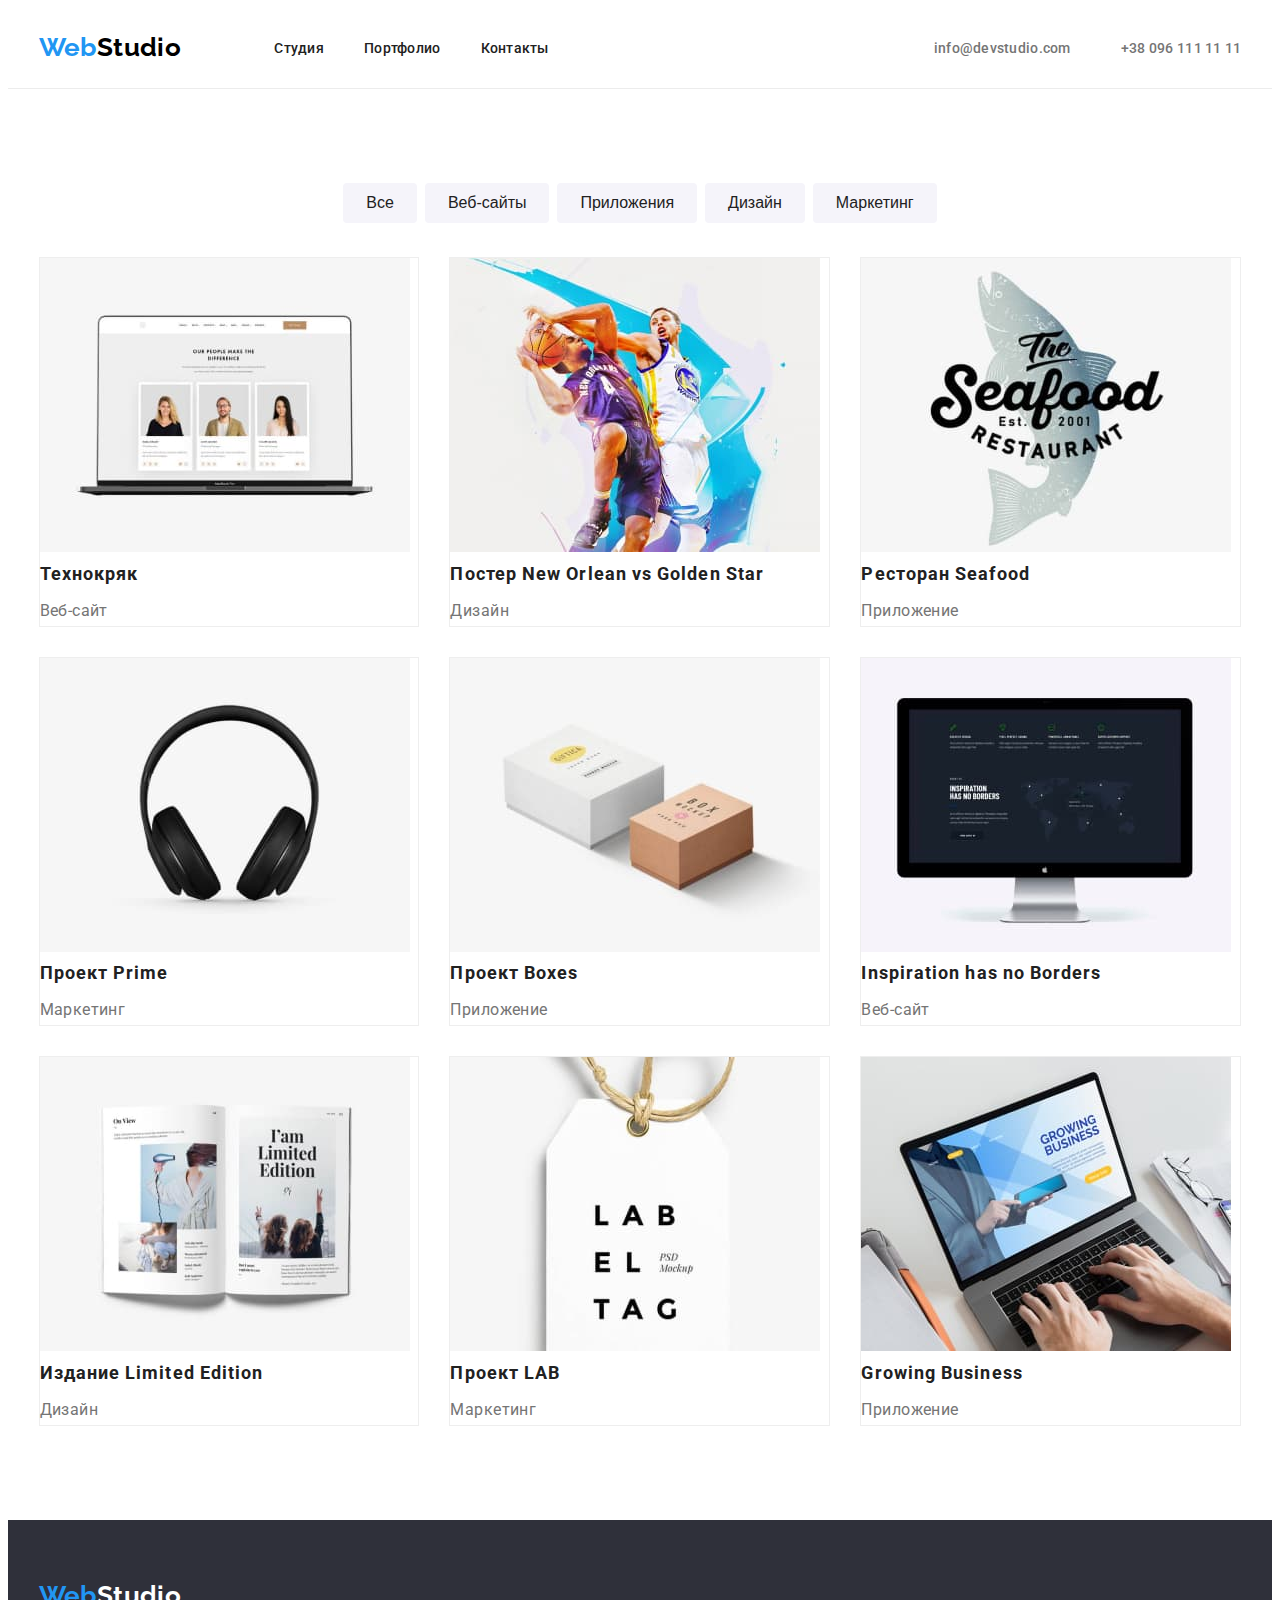
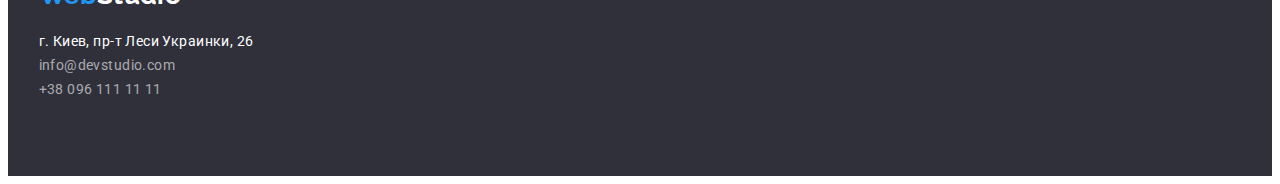
==== portfolio.html @ 65f00d26 "Add files" ====
<!DOCTYPE html>
<html lang="ru">
<head>
    <meta charset="UTF-8">
    <meta http-equiv="X-UA-Compatible" content="IE=edge">
    <meta name="viewport" content="width=device-width, initial-scale=1.0">
    <title>Портфолио</title>
    <link rel="preconnect" href="https://fonts.googleapis.com">
    <link rel="preconnect" href="https://fonts.gstatic.com" crossorigin>
    <link
        href="https://fonts.googleapis.com/css2?family=Raleway:wght@700&family=Roboto:wght@400;500;700;900&display=swap"
        rel="stylesheet">
    <link rel="stylesheet" href="https://cdnjs.cloudflare.com/ajax/libs/modern-normalize/1.1.0/modern-normalize.min.css"
        integrity="sha512-wpPYUAdjBVSE4KJnH1VR1HeZfpl1ub8YT/NKx4PuQ5NmX2tKuGu6U/JRp5y+Y8XG2tV+wKQpNHVUX03MfMFn9Q=="
        crossorigin="anonymous"
        referrerpolicy="no-referrer">
    <link rel="stylesheet" href="./css/styles.css">
</head>
<body>
    
<!-- Шапка-->
<header class="header">
    <div class="container">
        <nav class="nav">
            <a href="./index.html" class="header-logo"><span class="logo-part">Web</span>Studio</a>
            <ul class="main-nav">
                <li class="item"><a href="./index.html" class="header-link">Студия</a></li>
                <li class="item"><a href="./portfolio.html" class="header-link">Портфолио</a></li>
                <li class="item"><a href="" class="header-link">Контакты</a></li>
            </ul>

            <ul class="address-nav">
                <li class="item"><a href="mailto:info@devstudio.com" class="header-address">info@devstudio.com</a></li>
                <li class="item"><a href="tel:+380961111111" class="header-address">+38 096 111 11 11</a></li>
            </ul>
        </nav>
    </div>
</header>

<!--Основной контент-->
<main>
<!-- Filter buttons -->
<section class="projects section">
    <div class="container">
        <h1 hidden>Кнопки навигации</h1>
        <ul class="filter">
            <li class="item"><button type="button" class="filter-button">Все</button></li>
            <li class="item"><button type="button" class="filter-button">Веб-сайты</button></li>
            <li class="item"><button type="button" class="filter-button">Приложения</button></li>
            <li class="item"><button type="button" class="filter-button">Дизайн</button></li>
            <li class="item"><button type="button" class="filter-button">Маркетинг</button></li>
        </ul>
    </div>
    <!-- Примеры проектов -->
    <div class="container">
        <ul class="examples">
            <li class="card">
                <a href="">
                    <img src="./Images/portfolio_images/project1.jpg" alt="" width="370px">
                    <h2 class="example-title">Технокряк</h2>
                    <p class="example-type">Веб-сайт</p>
                </a>
            </li>
            <li class="card">
                <a href="">
                    <img src="./Images/portfolio_images/project2.jpg" alt="" width="370px">
                    <h2 class="example-title">Постер New Orlean vs Golden Star</h2>
                    <p class="example-type">Дизайн</p>
                </a>
            </li>
            <li class="card">
                <a href="">
                <img src="./Images/portfolio_images/project3.jpg" alt="" width="370px">
                <h2 class="example-title">Ресторан Seafood</h2>
                <p class="example-type">Приложение</p>
                </a>
            </li>
            <li class="card">
                <a href="">
                    <img src="./Images/portfolio_images/project4.jpg" alt="" width="370px">
                    <h2 class="example-title">Проект Prime</h2>
                    <p class="example-type">Маркетинг</p>
                </a>
            </li>
            <li class="card">
                <a href="">
                    <img src="./Images/portfolio_images/project5.jpg" alt="" width="370px">
                    <h2 class="example-title">Проект Boxes</h2>
                    <p class="example-type">Приложение</p>
                </a>
            </li>
            <li class="card">
                <a href="">
                    <img src="./Images/portfolio_images/project6.jpg" alt="" width="370px">
                    <h2 class="example-title">Inspiration has no Borders</h2>
                    <p class="example-type">Веб-сайт</p>
                </a>
            </li>
            <li class="card">
                <a href="">
                    <img src="./Images/portfolio_images/project7.jpg" alt="" width="370px">
                    <h2 class="example-title">Издание Limited Edition</h2>
                    <p class="example-type">Дизайн</p>
                </a>
            </li>
            <li class="card">
                <a href="">
                    <img src="./Images/portfolio_images/project8.jpg" alt="" width="370px">
                    <h2 class="example-title">Проект LAB</h2>
                    <p class="example-type">Маркетинг</p>
                </a>
            </li>
            <li class="card">
                <a href="">
                    <img src="./Images/portfolio_images/project9.jpg" alt="" width="370px">
                    <h2 class="example-title">Growing Business</h2>
                    <p class="example-type">Приложение</p>
                </a>
            </li>
        </ul>
    </div>
</section>

</main>

<!--Футер-->
<footer class="footer">
    <div class="container">
        <a href="./index.html" class="footer-logo"><span class="logo-part">Web</span>Studio</a>
        <address>
            <ul class="list">
                <li> <a href="" class="footer-address">г. Киев, пр-т Леси Украинки, 26</a></li>
                <li><a href="mailto:info@devstudio.com" class="link">info@devstudio.com</a></li>
                <li><a href="tel:+380961111111" class="link">+38 096 111 11 11</a></li>
            </ul>
        </address>
    </div>
</footer>



</body>
</html>
---- css/styles.css ----
:root {
  --logo-color: #000000;
  --main-text-color: #212121;
  --text-color: #757575;
  --accent-text-color: #2196f3;
  --secondary-color: #ffffff;
  --footer-links-color: rgba(255, 255, 255, 0.6);
  --button-background-color: #f5f4fa;
  --main-bg-color: #2F303A;
}

body {
  color: var(--main-text-color);
  font-family: "Roboto", sans-serif;
  font-size: 14px;
  line-height: 1.17;
  letter-spacing: 0.03em;
}

h2 {
  font-weight: 700;
  font-size: 36px;
  text-align: center;
}

li {
  list-style-type: none;
}
a {
  text-decoration: none;
}

.section {
  padding-top: 94px;
  padding-bottom: 94px;
}

.container {
  margin: 0 auto;
  width: 1203px;
  padding-left: 15px;
  padding-right: 15px;
}

/* Header */
 
.header {
  border-width: 1600px;
  border-bottom: 1px solid #ECECEC;
}

.nav {
  display: flex;
  align-items: center;
}

.header-logo {
  margin-right: 93px;
  padding-top: 24px;
  padding-bottom: 25px;

  color: var(--logo-color);
  font-family: "Raleway", sans-serif;
  font-weight: 700;
  font-size: 26px;
}

.logo-part {
  color: var(--accent-text-color);
}

.main-nav {
  display: flex;
  padding-left: 0;
  margin-top: 0;
  margin-bottom: 0;
}

.main-nav .item:not(:last-child) {
  margin-right: 40px;
}

.header-link {
  display: block;
  padding-top: 32px;
  padding-bottom: 32px;

  color: var(--main-text-color);
  font-weight: 500;
  letter-spacing: 0.02em;
}

.header-link:hover,
.header-link:focus {
  color: var(--accent-text-color);
}

.address-nav {
  display: flex;
  margin-left: auto;
  padding-left: 0;
  margin-top: 0;
  margin-bottom: 0;
}

.address-nav .item:not(:last-child) {
  margin-right: 50px;
}

.header-address {
  display: block;
  padding-top: 32px;
  padding-bottom: 32px;

  color: var(--text-color);
  font-weight: 500;
  letter-spacing: 0.02em;
}

.header-address:hover,
.header-address:focus {
  color: var(--accent-text-color);
}

/* Hero */

.hero {
  text-align: center;
  padding-top: 200px;
  padding-bottom: 200px;

  background-color: var(--main-bg-color);
}

.hero-header {
  margin-bottom: 30px;
  margin-left: auto;
  margin-right: auto;
  width: 696px;

  color: var(--secondary-color);
  font-weight: 900;
  font-size: 44px;
  line-height: 1.36;
  text-align: center;
  letter-spacing: 0.06em;
  text-transform: uppercase;
  }

.hero-button {
  display: inline-block;
  min-width: 200px;
  padding: 10px 32px;
  
  color: var(--secondary-color);
  background-color: var(--accent-text-color);
  cursor: pointer;
  border: 2px solid transparent;
  border-radius: 4px;
  font-weight: 700;
  font-size: 16px;
  line-height: 1.87;
  text-align: center;
  letter-spacing: 0.06em;
}

/* Features */

.features .title {
  font-weight: 700;
  margin-top: 0;
  margin-bottom: 10px;
}

.feature-details {
  margin-top: 0;
  margin-bottom: 0;

  color: var(--text-color);
  font-weight: 400;
  line-height: 1.71;
}

.feature-list {
  display: flex;
  margin-top: 0;
  margin-bottom: 0;
  padding-left: 0;
}

.feature-list .item {
  width: 270px;
}

.feature-list .item:not(:last-child) {
  margin-right: 30px;
}

/* Activities */

.activities .title {
  margin-top: 0;
  margin-bottom: 50px;
}

.activity-list {
  display: flex;
  padding-left: 0;
  margin-top: 0;
  margin-bottom: 0;
}

.activity-list .item:not(:last-child) {
  margin-right: 30px;
}

/* Team */

.team {
  background-color: #F5F4FA;
}

.team .title {
  margin-top: 0;
  margin-bottom: 50px;
}

.team-list {
  display: flex;
  margin-top: 0;
  padding-left: 0;
  margin-bottom: 0;
}

.team-list .item {
  width: 270px;
  margin-bottom: 0;

  background-color: var(--secondary-color);
}

.team-list .item.item:not(:last-child) {
  margin-right: 30px;
}

.team-member {
  margin-top: 0;
  margin-bottom: 10px;

  font-weight: 500;
  font-size: 16px;
  text-align: center;
}

.team-job {
  margin-top: 0;
  margin-bottom: 30px;

  color: var(--text-color);
  font-weight: 400;
  font-size: 16px;
  text-align: center;
}

/* Footer */

.footer {
  padding-top: 60px;
  padding-bottom: 60px;
  background-color: var(--main-bg-color);
}

.footer-logo {
  display: inline-block;
  margin-bottom: 20px;

  color: var(--secondary-color);
  font-family: "Raleway", sans-serif;
  font-weight: 700;
  font-size: 26px;
}

.footer .list {
  margin-top: 0;
  padding-left: 0;
}

.footer-address {
  color: var(--secondary-color); 
  font-weight: 400;
  font-style: normal;
  line-height: 1.71;
}

.footer-address:hover,
.footer-address:focus {
  color: var(--accent-text-color);
}

.footer .link {
  color: var(--footer-links-color);
  font-weight: 400;
  font-style: normal;
  line-height: 1.71;
}

.footer .link:hover,
.footer .link:focus {
  color: var(--accent-text-color);
}

/* Filter buttons */

.filter {
  display: flex;
  text-align: center;
  margin-top: 0;
  margin-bottom: 34px;
  padding-left: 0;
  justify-content: center;
}

.filter .item:not(:last-child) {
  margin-right: 8px;
}

.filter-button {
  display: inline-block;
  min-width: none;
  padding: 6px 22px;

  color: var(--main-text-color);
  background-color: var(--button-background-color);
  cursor: pointer;
  border-radius: 4px;
  border: 1px solid transparent;
  font-weight: 500;
  font-size: 16px;
  line-height: 1.63;
  text-align: center;
}

.filter-button:hover,
.filter-button:focus {
  color: var(--secondary-color);
  background-color: var(--accent-text-color);
}

/* Examples of projects */

.examples {
  display: flex;
  flex-wrap: wrap;
  margin-top: 0;
  margin-bottom: 0;
  padding-left: 0;
  padding-right: 0;
}

.examples .card {
  width: calc((100% - 60px) /3 );
  margin-right: 30px;
  margin-bottom: 30px;
  margin-left: 0;

  border: 1px solid #EEEEEE;
  box-sizing: border-box;
}

.examples .card:nth-child(3n) {
  margin-right: 0;
}

.examples .card:nth-last-child(-n+3) {
  margin-bottom: 0;
}

.example-type {
  margin-top: 0;
  margin-bottom: 0;

  color: var(--text-color);
  font-weight: 400;
  font-size: 16px;
  line-height: 1.88;
  text-align: left;
}

.example-title {
  margin-top: 0;
  margin-bottom: 4px;

  color: var(--main-text-color);
  font-weight: 700;
  font-size: 18px;
  line-height: 2;
  text-align: left;
  letter-spacing: 0.06em;
}
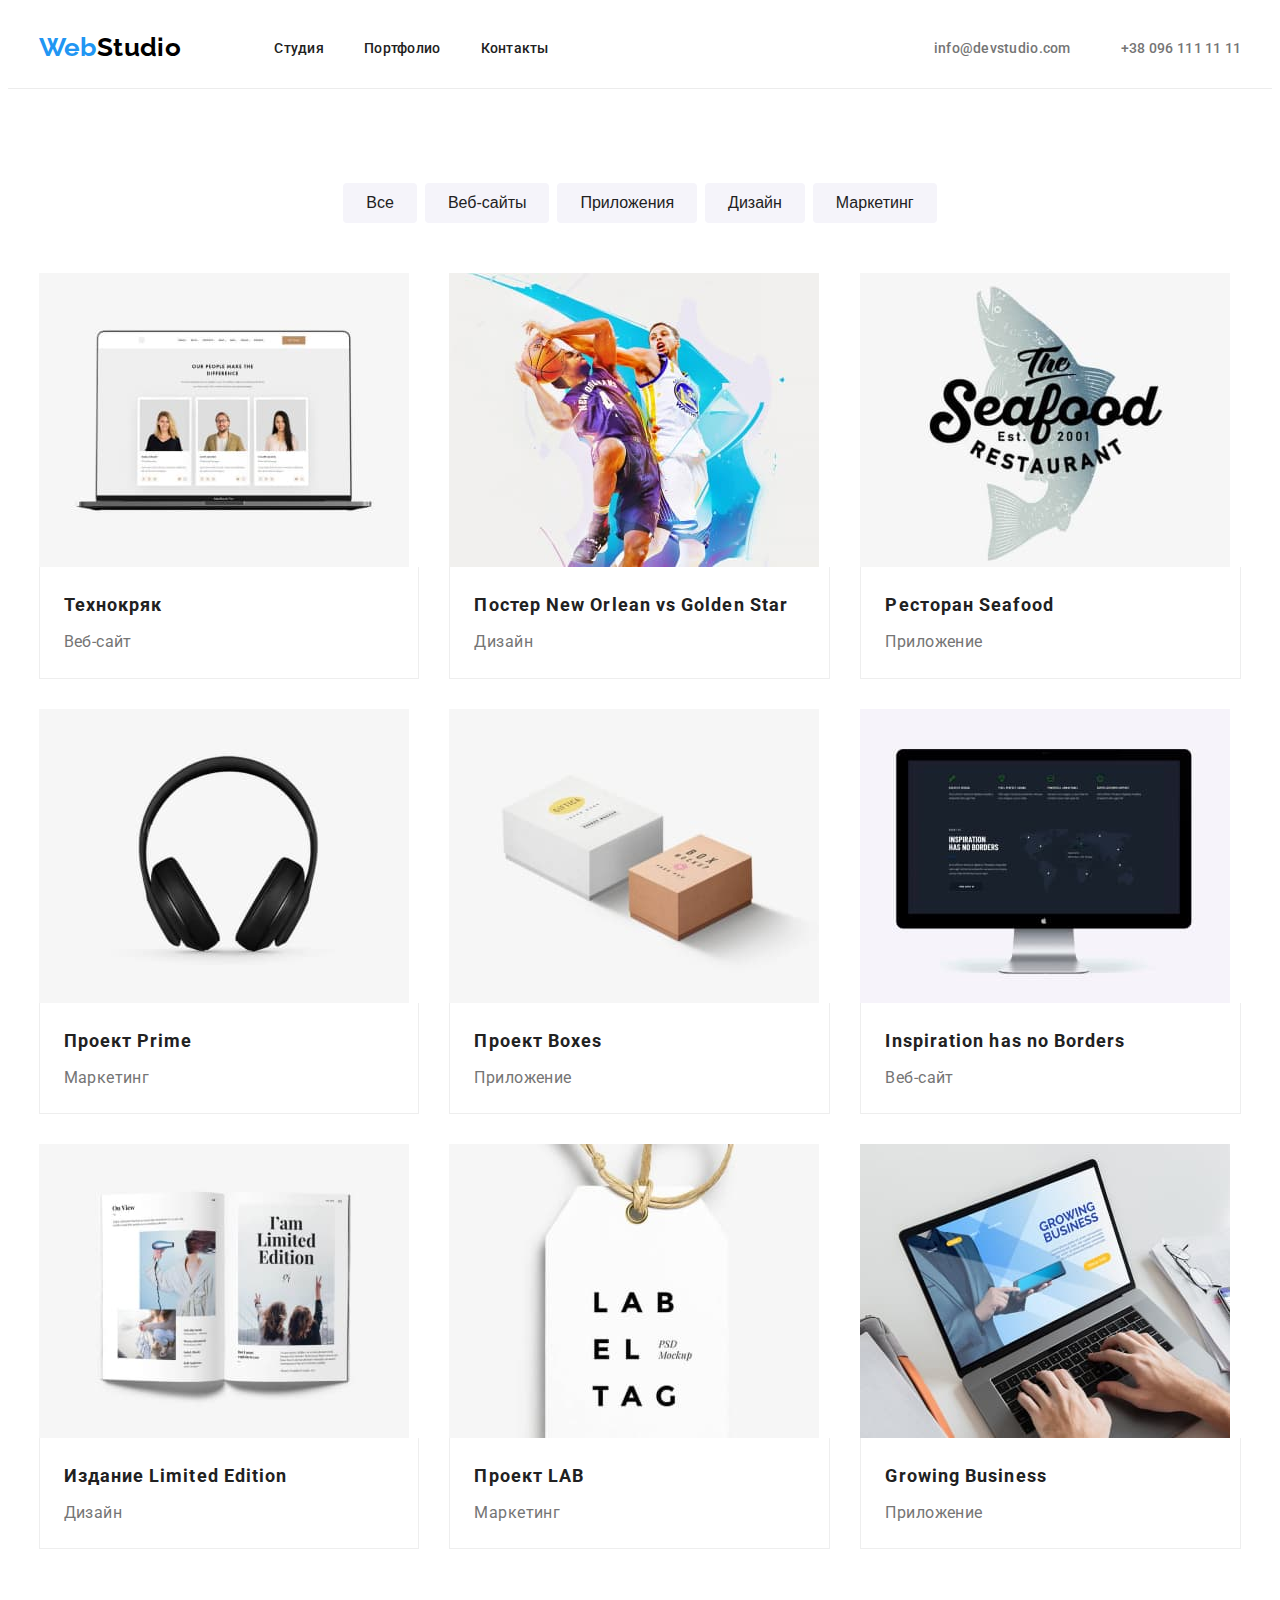
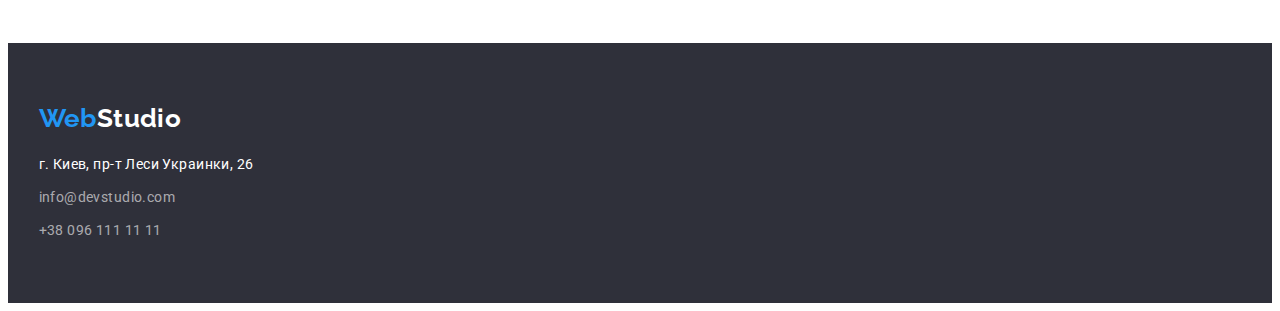
==== commit 3b2b1ae0: "Вносит изменения согласно комментарию преподавателя" ====
--- a/portfolio.html
+++ b/portfolio.html
@@ -39,9 +39,9 @@
 
 <!--Основной контент-->
 <main>
-<!-- Filter buttons -->
 <section class="projects section">
     <div class="container">
+    <!-- Filter buttons -->
         <h1 hidden>Кнопки навигации</h1>
         <ul class="filter">
             <li class="item"><button type="button" class="filter-button">Все</button></li>
@@ -50,71 +50,87 @@
             <li class="item"><button type="button" class="filter-button">Дизайн</button></li>
             <li class="item"><button type="button" class="filter-button">Маркетинг</button></li>
         </ul>
-    </div>
     <!-- Примеры проектов -->
-    <div class="container">
         <ul class="examples">
             <li class="card">
                 <a href="">
                     <img src="./Images/portfolio_images/project1.jpg" alt="" width="370px">
-                    <h2 class="example-title">Технокряк</h2>
-                    <p class="example-type">Веб-сайт</p>
+                    <div class="card-name">
+                        <h2 class="example-title">Технокряк</h2>
+                        <p class="example-type">Веб-сайт</p>
+                    </div>
                 </a>
             </li>
             <li class="card">
                 <a href="">
                     <img src="./Images/portfolio_images/project2.jpg" alt="" width="370px">
-                    <h2 class="example-title">Постер New Orlean vs Golden Star</h2>
-                    <p class="example-type">Дизайн</p>
+                    <div class="card-name">
+                        <h2 class="example-title">Постер New Orlean vs Golden Star</h2>
+                        <p class="example-type">Дизайн</p>
+                    </div>
                 </a>
             </li>
             <li class="card">
                 <a href="">
                 <img src="./Images/portfolio_images/project3.jpg" alt="" width="370px">
-                <h2 class="example-title">Ресторан Seafood</h2>
-                <p class="example-type">Приложение</p>
+                <div class="card-name">
+                    <h2 class="example-title">Ресторан Seafood</h2>
+                    <p class="example-type">Приложение</p>
+                </div>
                 </a>
             </li>
             <li class="card">
                 <a href="">
                     <img src="./Images/portfolio_images/project4.jpg" alt="" width="370px">
-                    <h2 class="example-title">Проект Prime</h2>
-                    <p class="example-type">Маркетинг</p>
+                    <div class="card-name">
+                        <h2 class="example-title">Проект Prime</h2>
+                        <p class="example-type">Маркетинг</p>
+                    </div>
                 </a>
             </li>
             <li class="card">
                 <a href="">
-                    <img src="./Images/portfolio_images/project5.jpg" alt="" width="370px">
-                    <h2 class="example-title">Проект Boxes</h2>
-                    <p class="example-type">Приложение</p>
+                    <img src="./Images/portfolio_images/project5.jpg" alt="" width="370px">  
+                    <div class="card-name">
+                        <h2 class="example-title">Проект Boxes</h2>
+                        <p class="example-type">Приложение</p>
+                    </div>
                 </a>
             </li>
             <li class="card">
                 <a href="">
                     <img src="./Images/portfolio_images/project6.jpg" alt="" width="370px">
-                    <h2 class="example-title">Inspiration has no Borders</h2>
-                    <p class="example-type">Веб-сайт</p>
+                    <div class="card-name">
+                        <h2 class="example-title">Inspiration has no Borders</h2>
+                        <p class="example-type">Веб-сайт</p>
+                    </div>
                 </a>
             </li>
             <li class="card">
                 <a href="">
                     <img src="./Images/portfolio_images/project7.jpg" alt="" width="370px">
-                    <h2 class="example-title">Издание Limited Edition</h2>
-                    <p class="example-type">Дизайн</p>
+                    <div class="card-name">
+                        <h2 class="example-title">Издание Limited Edition</h2>
+                        <p class="example-type">Дизайн</p>
+                    </div>
                 </a>
             </li>
             <li class="card">
                 <a href="">
                     <img src="./Images/portfolio_images/project8.jpg" alt="" width="370px">
-                    <h2 class="example-title">Проект LAB</h2>
-                    <p class="example-type">Маркетинг</p>
+                    <div class="card-name">
+                        <h2 class="example-title">Проект LAB</h2>
+                        <p class="example-type">Маркетинг</p>
+                    </div>
                 </a>
             </li>
             <li class="card">
                 <a href="">
                     <img src="./Images/portfolio_images/project9.jpg" alt="" width="370px">
-                    <h2 class="example-title">Growing Business</h2>
-                    <p class="example-type">Приложение</p>
+                    <div class="card-name">
+                        <h2 class="example-title">Growing Business</h2>
+                        <p class="example-type">Приложение</p>
+                    </div>
                 </a>
             </li>
         </ul>
--- a/css/styles.css
+++ b/css/styles.css
@@ -7,6 +7,7 @@
   --footer-links-color: rgba(255, 255, 255, 0.6);
   --button-background-color: #f5f4fa;
   --main-bg-color: #2F303A;
+  --border-card-color: #EEEEEE;
 }
 
 body {
@@ -17,6 +18,18 @@
   letter-spacing: 0.03em;
 }
 
+h1,
+h2,
+h3,
+h4,
+h5,
+h6
+p,
+ul {
+  margin: 0;
+  padding: 0;
+}
+
 h2 {
   font-weight: 700;
   font-size: 36px;
@@ -26,8 +39,15 @@
 li {
   list-style-type: none;
 }
+
 a {
   text-decoration: none;
+}
+
+img {
+  display: block;
+  max-width: 100%;
+  height: auto;
 }
 
 .section {
@@ -168,8 +188,8 @@
 
 .features .title {
   font-weight: 700;
-  margin-top: 0;
   margin-bottom: 10px;
+  text-transform: uppercase;
 }
 
 .feature-details {
@@ -183,9 +203,6 @@
 
 .feature-list {
   display: flex;
-  margin-top: 0;
-  margin-bottom: 0;
-  padding-left: 0;
 }
 
 .feature-list .item {
@@ -196,18 +213,15 @@
   margin-right: 30px;
 }
 
+
 /* Activities */
 
 .activities .title {
-  margin-top: 0;
   margin-bottom: 50px;
 }
 
 .activity-list {
   display: flex;
-  padding-left: 0;
-  margin-top: 0;
-  margin-bottom: 0;
 }
 
 .activity-list .item:not(:last-child) {
@@ -221,15 +235,11 @@
 }
 
 .team .title {
-  margin-top: 0;
   margin-bottom: 50px;
 }
 
 .team-list {
   display: flex;
-  margin-top: 0;
-  padding-left: 0;
-  margin-bottom: 0;
 }
 
 .team-list .item {
@@ -244,7 +254,7 @@
 }
 
 .team-member {
-  margin-top: 0;
+  margin-top: 30px;
   margin-bottom: 10px;
 
   font-weight: 500;
@@ -278,11 +288,6 @@
   font-family: "Raleway", sans-serif;
   font-weight: 700;
   font-size: 26px;
-}
-
-.footer .list {
-  margin-top: 0;
-  padding-left: 0;
 }
 
 .footer-address {
@@ -297,6 +302,10 @@
   color: var(--accent-text-color);
 }
 
+.footer .list li:not(:last-child) {
+  margin-bottom: 9px;
+}
+
 .footer .link {
   color: var(--footer-links-color);
   font-weight: 400;
@@ -314,9 +323,7 @@
 .filter {
   display: flex;
   text-align: center;
-  margin-top: 0;
-  margin-bottom: 34px;
-  padding-left: 0;
+  margin-bottom: 50px;
   justify-content: center;
 }
 
@@ -351,10 +358,6 @@
 .examples {
   display: flex;
   flex-wrap: wrap;
-  margin-top: 0;
-  margin-bottom: 0;
-  padding-left: 0;
-  padding-right: 0;
 }
 
 .examples .card {
@@ -363,7 +366,6 @@
   margin-bottom: 30px;
   margin-left: 0;
 
-  border: 1px solid #EEEEEE;
   box-sizing: border-box;
 }
 
@@ -386,8 +388,15 @@
   text-align: left;
 }
 
+.card-name {
+  border-left: 1px solid var(--border-card-color);
+  border-right: 1px solid var(--border-card-color);
+  border-bottom: 1px solid var(--border-card-color);
+
+  padding: 20px 24px;
+}
+
 .example-title {
-  margin-top: 0;
   margin-bottom: 4px;
 
   color: var(--main-text-color);
